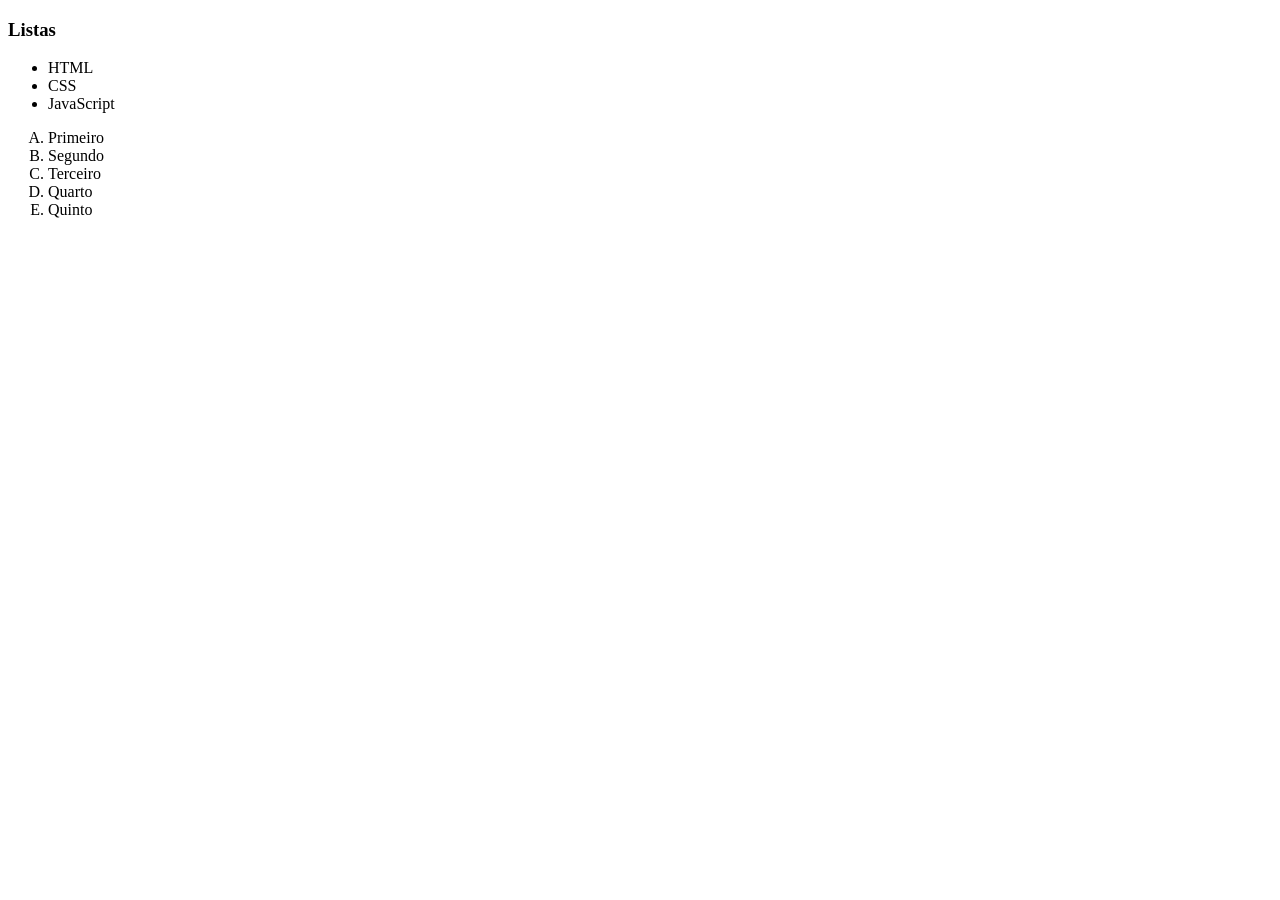
==== index.html @ e7f01e20 "listas" ====
<!DOCTYPE html>
<html lang="pt-BR">
<head>
    <meta charset="UTF-8">
    <meta name="viewport" content="width=device-width, initial-scale=1.0">
    <title>Aula 2</title>
    
</head>
<body>
    
    <h3>Listas</h3>

    <ul>
        <li>HTML</li>
        <li>CSS</li>
        <li>JavaScript</li>
    </ul>

    <ol type="A">
        <li>Primeiro</li>
        <li>Segundo</li>
        <li>Terceiro</li>
        <li>Quarto</li>
        <li>Quinto</li>
    </ol>

</body>
</html>
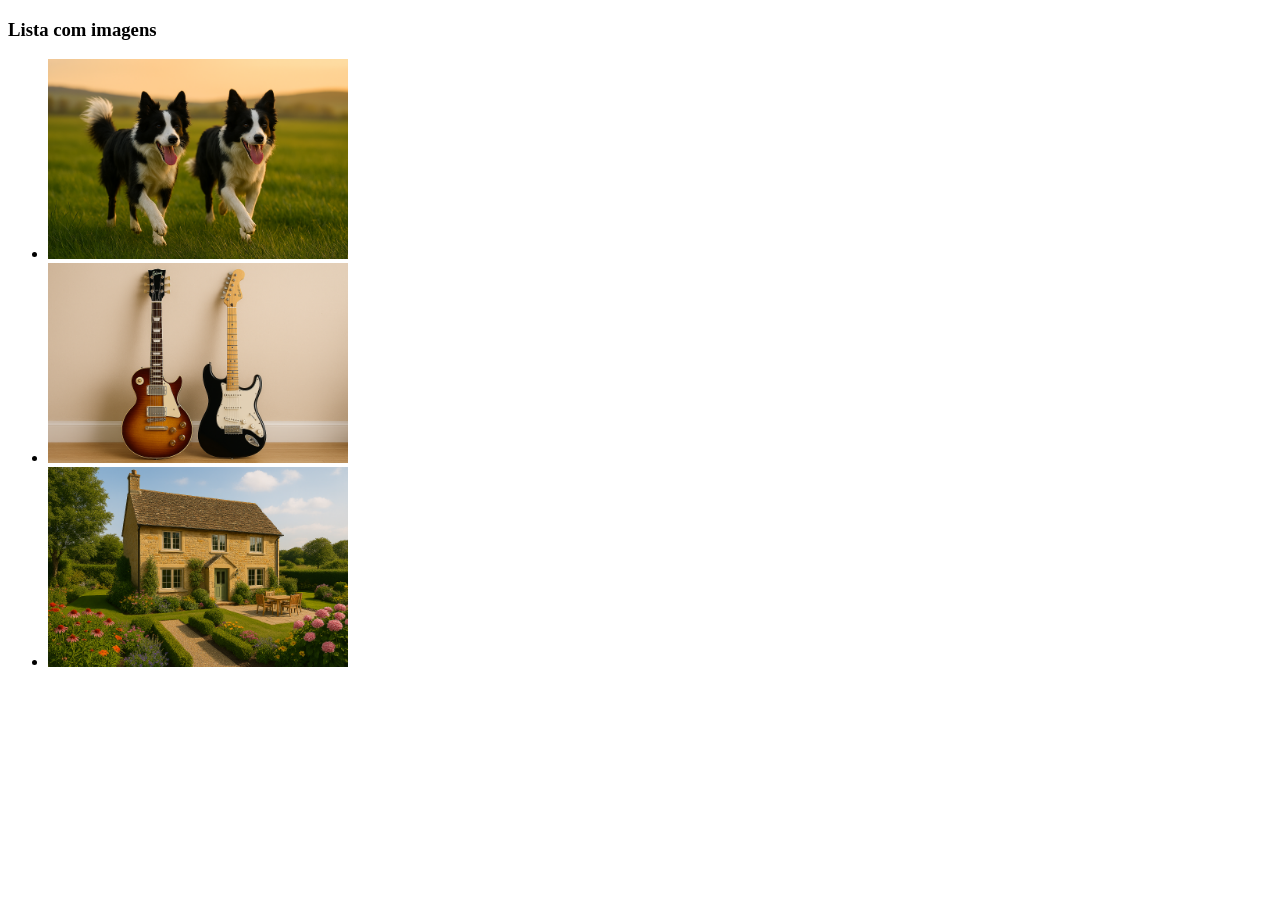
==== commit 4682f993: "listas com imagens" ====
--- a/index.html
+++ b/index.html
@@ -7,22 +7,21 @@
     
 </head>
 <body>
-    
-    <h3>Listas</h3>
+
+
+    <h3>Lista com imagens</h3>
 
     <ul>
-        <li>HTML</li>
-        <li>CSS</li>
-        <li>JavaScript</li>
+        <li>
+            <img src="/img/Designer (1).png" alt="" width="300px">
+        </li>
+        <li>
+            <img src="/img/Designer (2).png" alt="" width="300px">
+        </li>
+        <li>
+            <img src="/img/Designer (5).png" alt="" width="300px">
+        </li>
     </ul>
-
-    <ol type="A">
-        <li>Primeiro</li>
-        <li>Segundo</li>
-        <li>Terceiro</li>
-        <li>Quarto</li>
-        <li>Quinto</li>
-    </ol>
 
 </body>
 </html>
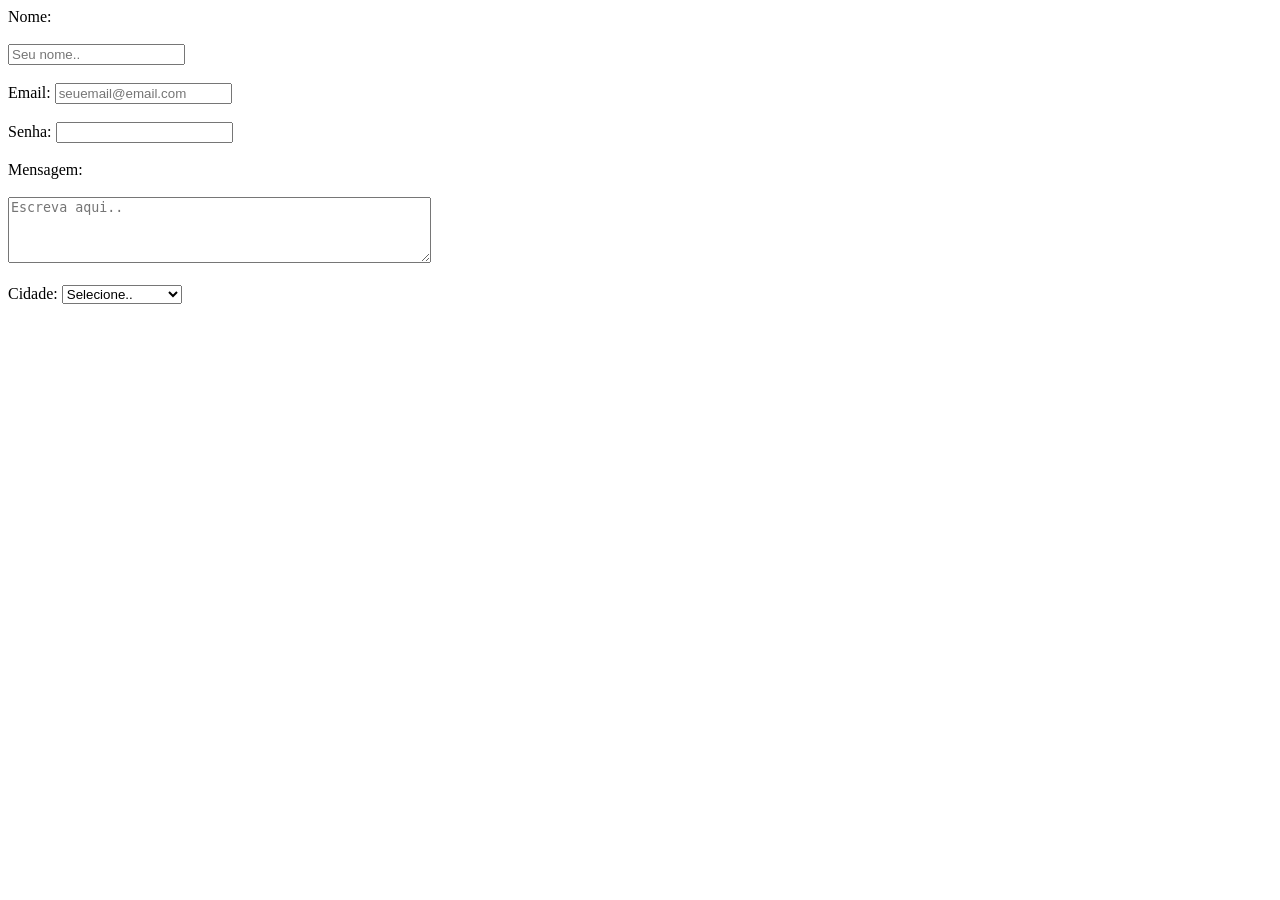
==== commit 95dad821: "form" ====
--- a/index.html
+++ b/index.html
@@ -8,20 +8,35 @@
 </head>
 <body>
 
+<form action="#" method="post">
 
-    <h3>Lista com imagens</h3>
+    <label for="nome">Nome:</label>
+    <br><br>
+    <input type="text" id="nome" placeholder="Seu nome.." required>
+    <br><br>
+    <label for="email">Email:</label>
+    <input type="email" id="email" placeholder="seuemail@email.com">
+    <br><br>
+    <label for="senha">Senha:</label>
+    <input type="password" id="senha" required>
+    <br><br>
+    <label for="mensagem">Mensagem:</label>
+    <br><br>
+    <textarea name="mensagem" id="mensagem" rows="4" 
+    cols="50" placeholder="Escreva aqui.."></textarea>
+    <br><br>
+    <label for="cidade">Cidade:</label>
+    <select name="cidade" id="cidade">
+        <option value="">Selecione..</option>
+        <option value="nh">Novo Hamburgo</option>
+        <option value="sl">São Leopoldo</option>
+        <option value="cb">Campo Bom</option>
+        <option value="mgo">Montenegro</option>
+    </select>
 
-    <ul>
-        <li>
-            <img src="/img/Designer (1).png" alt="" width="300px">
-        </li>
-        <li>
-            <img src="/img/Designer (2).png" alt="" width="300px">
-        </li>
-        <li>
-            <img src="/img/Designer (5).png" alt="" width="300px">
-        </li>
-    </ul>
+    
+
+</form>
 
 </body>
 </html>
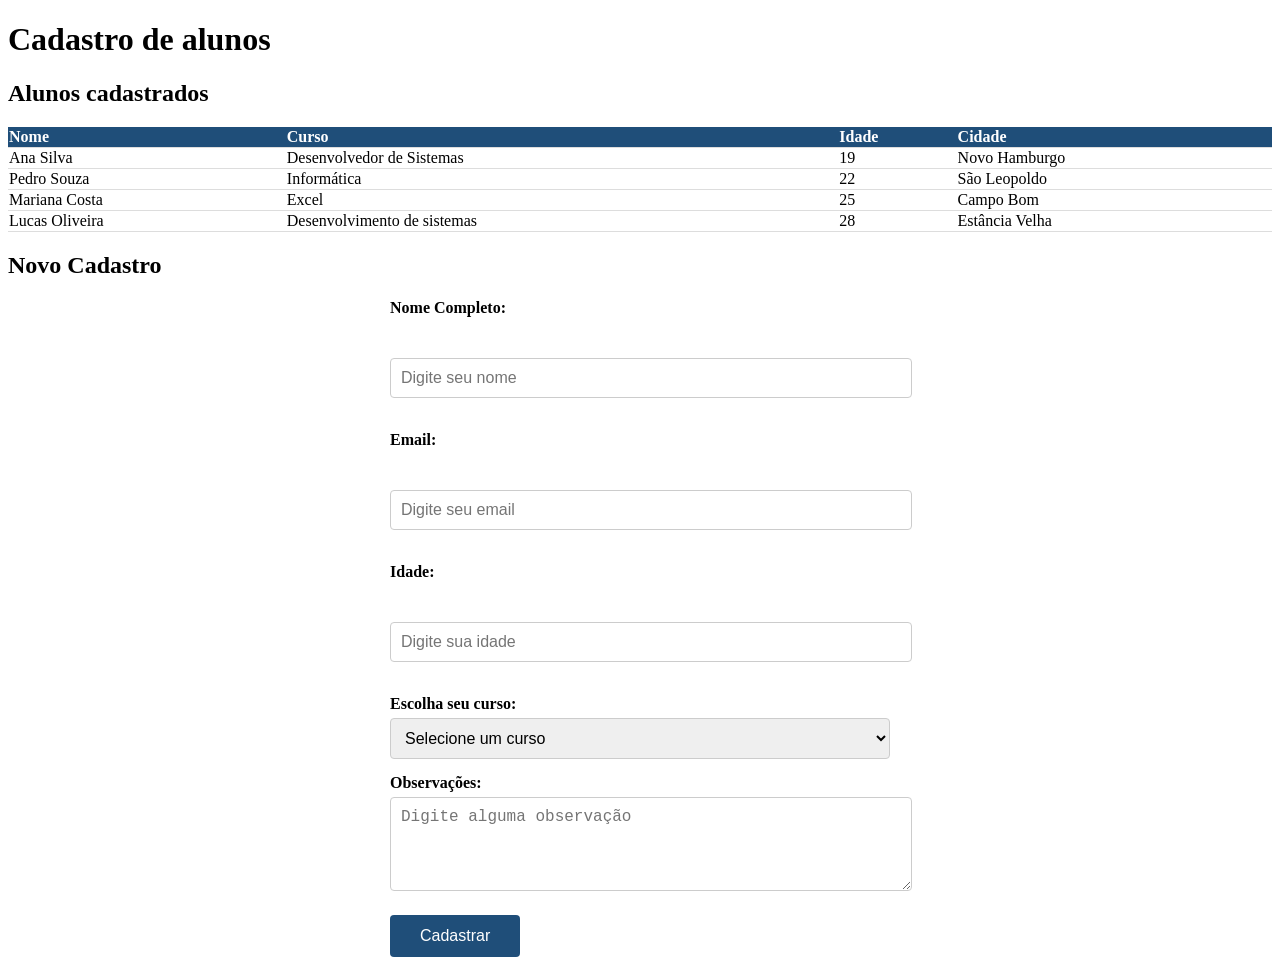
==== commit 1bdc3fed: "css com block" ====
--- a/index.html
+++ b/index.html
@@ -3,40 +3,85 @@
 <head>
     <meta charset="UTF-8">
     <meta name="viewport" content="width=device-width, initial-scale=1.0">
-    <title>Aula 2</title>
-    
+    <title>Aula com CSS</title>
+    <link rel="stylesheet" href="/style.css">
+
+
 </head>
 <body>
 
-<form action="#" method="post">
+    <h1>Cadastro de alunos</h1>
+    <h2>Alunos cadastrados</h2>
+    <table>
+        <thead>
+            <tr>
+                <th>Nome</th>
+                <th>Curso</th>
+                <th>Idade</th>
+                <th>Cidade</th>
+            </tr>
+        </thead>
+        <tbody>
+            <tr>
+                <td>Ana Silva</td>
+                <td>Desenvolvedor de Sistemas</td>
+                <td>19</td>
+                <td>Novo Hamburgo</td>
+            </tr>
+            <tr>
+                <td>Pedro Souza</td>
+                <td>Informática</td>
+                <td>22</td>
+                <td>São Leopoldo</td>
+            </tr>
+            <tr>
+                <td>Mariana Costa</td>
+                <td>Excel</td>
+                <td>25</td>
+                <td>Campo Bom</td>
+            </tr>
+            <tr>
+                <td>Lucas Oliveira</td>
+                <td>Desenvolvimento de sistemas</td>
+                <td>28</td>
+                <td>Estância Velha</td>
+            </tr>
+        </tbody>
+    </table>
 
-    <label for="nome">Nome:</label>
-    <br><br>
-    <input type="text" id="nome" placeholder="Seu nome.." required>
-    <br><br>
-    <label for="email">Email:</label>
-    <input type="email" id="email" placeholder="seuemail@email.com">
-    <br><br>
-    <label for="senha">Senha:</label>
-    <input type="password" id="senha" required>
-    <br><br>
-    <label for="mensagem">Mensagem:</label>
-    <br><br>
-    <textarea name="mensagem" id="mensagem" rows="4" 
-    cols="50" placeholder="Escreva aqui.."></textarea>
-    <br><br>
-    <label for="cidade">Cidade:</label>
-    <select name="cidade" id="cidade">
-        <option value="">Selecione..</option>
-        <option value="nh">Novo Hamburgo</option>
-        <option value="sl">São Leopoldo</option>
-        <option value="cb">Campo Bom</option>
-        <option value="mgo">Montenegro</option>
-    </select>
+    <h2>Novo Cadastro</h2>
+    <form action="#" method="post">
 
-    
+        <label for="nome">Nome Completo:</label>
+        <br><br>
+        <input type="text" id="nome" placeholder="Digite seu nome">
+        <br><br>
 
-</form>
+        <label for="email">Email:</label>
+        <br><br>
+        <input type="text" id="email" placeholder="Digite seu email">
+        <br><br>
+
+        <label for="idade">Idade:</label>
+        <br><br>
+        <input type="number" id="idade" placeholder="Digite sua idade">
+        <br><br>
+
+        <label for="curso">Escolha seu curso:</label>
+        <select name="curso" id="curso">
+            <option value="">Selecione um curso</option>
+            <option value="informatica">Informática</option>
+            <option value="excel">Excel</option>
+            <option value="desenvolvimento">Desenvolvimento de sistemas</option>
+        </select>
+        <label for="mensagem">Observações:</label>
+        <textarea id="mensagem" rows="4" 
+        placeholder="Digite alguma observação"></textarea>
+
+        <button type="submit">Cadastrar</button>
+
+
+    </form>
 
 </body>
 </html>
--- a/style.css
+++ b/style.css
@@ -0,0 +1,58 @@
+@import url('https://fonts.googleapis.com/css2?family=Redaction+50:ital,wght@0,400;0,700;1,400&family=Roboto:ital,wght@0,100..900;1,100..900&display=swap');@import url('https://fonts.googleapis.com/css2?family=Redaction+50:ital,wght@0,400;0,700;1,400&family=Roboto:ital,wght@0,100..900;1,100..900&family=Tiny5+Duo:ital,wght@0,100..900;1,100..900&display=swap');
+
+table{
+    width: 100%;
+    border-collapse: collapse;
+}
+
+th, td{
+    padding: 12px, 15px;
+    text-align: left;
+    border-bottom: 1px solid #ddd;
+}
+
+th{
+    background-color: #1f4e79;
+    color: white;
+}
+tr:hover{
+    background-color: #f5f5f5;
+}
+form{
+    max-width: 500px;
+    margin: 0 auto;
+}
+label{
+    display: block;
+    margin-top: 15px;
+    font-weight: bold;
+}
+input, select, textarea{
+    width: 100%;
+    padding: 10px;
+    margin-top: 5px;
+    border: 1px solid #ccc;
+    border-radius: 4px;
+    font-size: 16px;
+}
+input:focus, textarea:focus{
+    border-color: #2e75b6;
+    outline: none;
+    box-shadow: 0 0 3px rgba(46, 117, 182, 0.5);
+}
+button{
+    margin-top: 20px;
+    padding: 12px 30px;
+    background-color: #1f4e79;
+    color: white;
+    border: none;
+    border-radius: 4px;
+    font-size: 16px;
+    cursor:pointer;
+    transition: 0.3s linear;
+    /* depois do s usar: ease, linear, ease-in, ease-out e ease-in-out */
+}
+button:hover{
+    background-color: #2e75b6;
+    transform: translate(10px, -10px)
+}
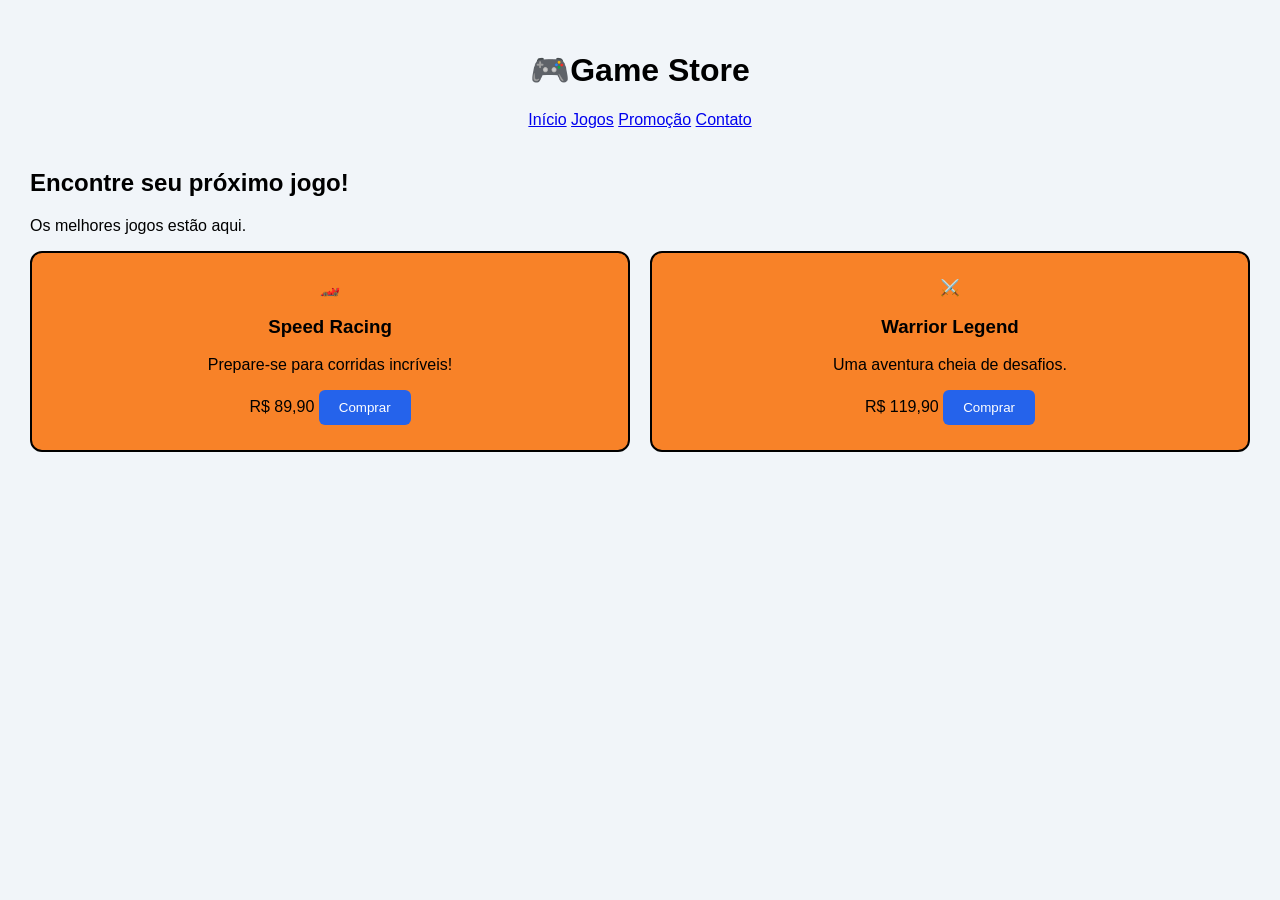
==== commit 86bb3f24: "estruturando html para implementar css" ====
--- a/index.html
+++ b/index.html
@@ -3,85 +3,40 @@
 <head>
     <meta charset="UTF-8">
     <meta name="viewport" content="width=device-width, initial-scale=1.0">
-    <title>Aula com CSS</title>
+    <title>Game Store</title>
     <link rel="stylesheet" href="/style.css">
-
-
 </head>
 <body>
 
-    <h1>Cadastro de alunos</h1>
-    <h2>Alunos cadastrados</h2>
-    <table>
-        <thead>
-            <tr>
-                <th>Nome</th>
-                <th>Curso</th>
-                <th>Idade</th>
-                <th>Cidade</th>
-            </tr>
-        </thead>
-        <tbody>
-            <tr>
-                <td>Ana Silva</td>
-                <td>Desenvolvedor de Sistemas</td>
-                <td>19</td>
-                <td>Novo Hamburgo</td>
-            </tr>
-            <tr>
-                <td>Pedro Souza</td>
-                <td>Informática</td>
-                <td>22</td>
-                <td>São Leopoldo</td>
-            </tr>
-            <tr>
-                <td>Mariana Costa</td>
-                <td>Excel</td>
-                <td>25</td>
-                <td>Campo Bom</td>
-            </tr>
-            <tr>
-                <td>Lucas Oliveira</td>
-                <td>Desenvolvimento de sistemas</td>
-                <td>28</td>
-                <td>Estância Velha</td>
-            </tr>
-        </tbody>
-    </table>
-
-    <h2>Novo Cadastro</h2>
-    <form action="#" method="post">
-
-        <label for="nome">Nome Completo:</label>
-        <br><br>
-        <input type="text" id="nome" placeholder="Digite seu nome">
-        <br><br>
-
-        <label for="email">Email:</label>
-        <br><br>
-        <input type="text" id="email" placeholder="Digite seu email">
-        <br><br>
-
-        <label for="idade">Idade:</label>
-        <br><br>
-        <input type="number" id="idade" placeholder="Digite sua idade">
-        <br><br>
-
-        <label for="curso">Escolha seu curso:</label>
-        <select name="curso" id="curso">
-            <option value="">Selecione um curso</option>
-            <option value="informatica">Informática</option>
-            <option value="excel">Excel</option>
-            <option value="desenvolvimento">Desenvolvimento de sistemas</option>
-        </select>
-        <label for="mensagem">Observações:</label>
-        <textarea id="mensagem" rows="4" 
-        placeholder="Digite alguma observação"></textarea>
-
-        <button type="submit">Cadastrar</button>
-
-
-    </form>
+    <header class="topo">
+        <h1>🎮Game Store</h1>
+        <nav>
+            <a href="#">Início</a>
+            <a href="#">Jogos</a>
+            <a href="#">Promoção</a>
+            <a href="#">Contato</a>
+        </nav>
+    </header>
+    <section class="destaque">
+        <h2>Encontre seu próximo jogo!</h2>
+        <p>Os melhores jogos estão aqui.</p>
+    </section>
+    <main class="container">
+        <div class="card">
+            <div class="imagem imagem1">🏎️</div>
+            <h3>Speed Racing</h3>
+            <p>Prepare-se para corridas incríveis!</p>
+            <span>R$ 89,90</span>
+            <button>Comprar</button>
+        </div>
+        <div class="card">
+            <div class="imagem imagem2">⚔️</div>
+            <h3>Warrior Legend</h3>
+            <p>Uma aventura cheia de desafios.</p>
+            <span>R$ 119,90</span>
+            <button>Comprar</button>
+        </div>
+    </main>
 
 </body>
 </html>
--- a/style.css
+++ b/style.css
@@ -1,58 +1,41 @@
-@import url('https://fonts.googleapis.com/css2?family=Redaction+50:ital,wght@0,400;0,700;1,400&family=Roboto:ital,wght@0,100..900;1,100..900&display=swap');@import url('https://fonts.googleapis.com/css2?family=Redaction+50:ital,wght@0,400;0,700;1,400&family=Roboto:ital,wght@0,100..900;1,100..900&family=Tiny5+Duo:ital,wght@0,100..900;1,100..900&display=swap');
-
-table{
-    width: 100%;
-    border-collapse: collapse;
+*{
+    box-sizing: border-box;
 }
 
-th, td{
-    padding: 12px, 15px;
-    text-align: left;
-    border-bottom: 1px solid #ddd;
+body{
+    font-family: Arial, Helvetica, sans-serif;
+    background-color: #f1f5f9;
+    margin: 0;
+    padding: 30px;
+}
+header{
+    text-align: center;
+    margin-bottom: 40px;
+}
+.container{
+    display: flex;
+    gap: 20px;
+    /* flex-direction: column; */
+}
+.card{
+    border: 2px solid black;
+    background-color: rgb(248, 130, 40); 
+    padding: 25px; 
+    border-radius: 12px;
+    flex:1;
+    text-align: center;
+}
+button{
+    background-color: #2563eb;
+    color:white;
+    border:none;
+    padding:10px 20px;
+    border-radius: 6px;
+    cursor: pointer;
+    transition: 0.3s;
 }
 
-th{
-    background-color: #1f4e79;
-    color: white;
-}
-tr:hover{
-    background-color: #f5f5f5;
-}
-form{
-    max-width: 500px;
-    margin: 0 auto;
-}
-label{
-    display: block;
-    margin-top: 15px;
-    font-weight: bold;
-}
-input, select, textarea{
-    width: 100%;
-    padding: 10px;
-    margin-top: 5px;
-    border: 1px solid #ccc;
-    border-radius: 4px;
-    font-size: 16px;
-}
-input:focus, textarea:focus{
-    border-color: #2e75b6;
-    outline: none;
-    box-shadow: 0 0 3px rgba(46, 117, 182, 0.5);
-}
-button{
-    margin-top: 20px;
-    padding: 12px 30px;
-    background-color: #1f4e79;
-    color: white;
-    border: none;
-    border-radius: 4px;
-    font-size: 16px;
-    cursor:pointer;
-    transition: 0.3s linear;
-    /* depois do s usar: ease, linear, ease-in, ease-out e ease-in-out */
-}
 button:hover{
-    background-color: #2e75b6;
-    transform: translate(10px, -10px)
-}
+    background-color: yellow;
+    transform: translateX(5px);
+}
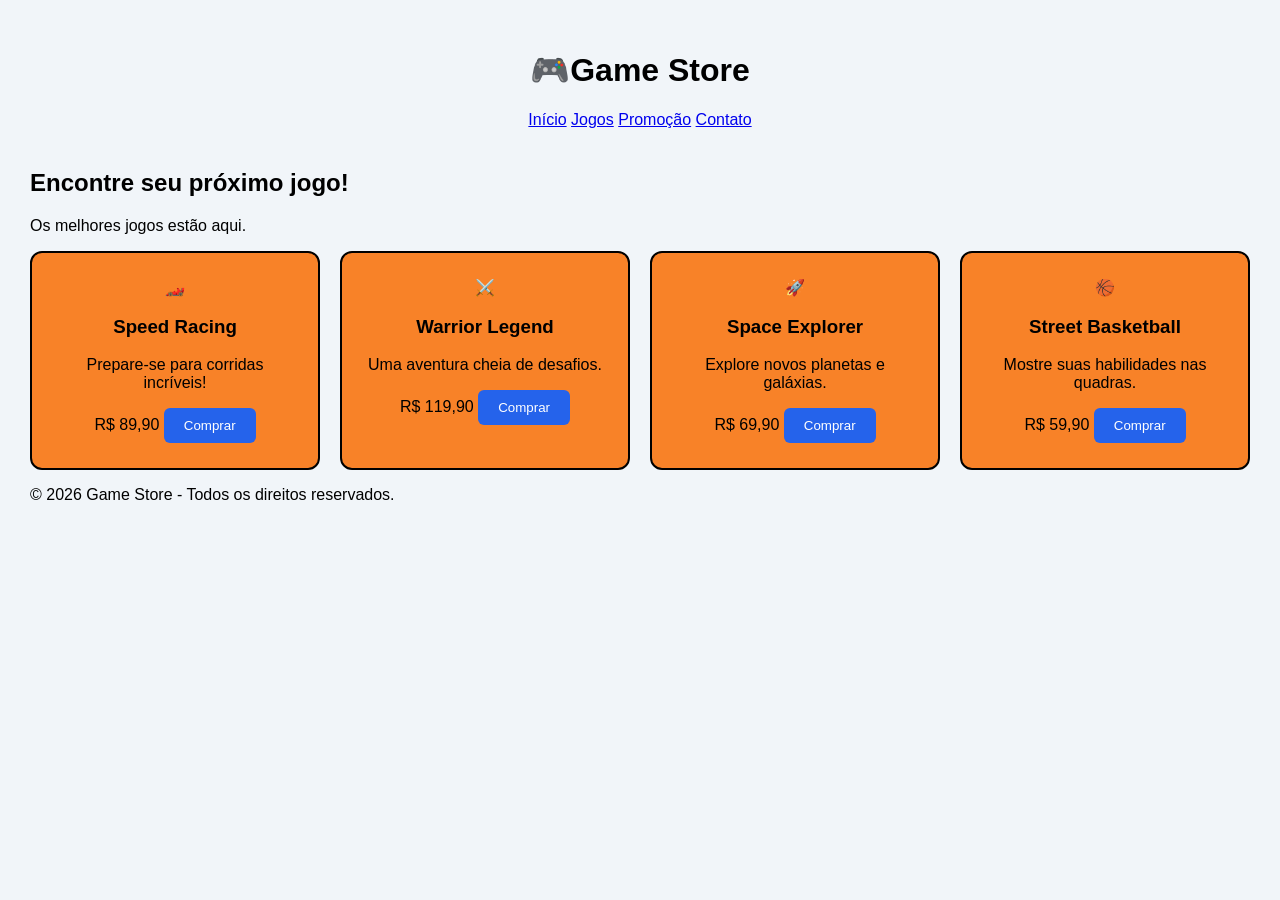
==== commit 2354842c: "loja de games" ====
--- a/index.html
+++ b/index.html
@@ -36,7 +36,28 @@
             <span>R$ 119,90</span>
             <button>Comprar</button>
         </div>
+        <div class="card">
+            <div class="imagem imagem3">🚀</div>
+            <h3>Space Explorer</h3>
+            <p>Explore novos planetas e galáxias.</p>
+            <span>R$ 69,90</span>
+            <button>Comprar</button>
+        </div>
+        <div class="card">
+            <div class="imagem imagem4">🏀</div>
+            <h3>Street Basketball</h3>
+            <p>Mostre suas habilidades nas quadras.</p>
+            <span>R$ 59,90</span>
+            <button>Comprar</button>
+        </div>
     </main>
+
+<footer>
+    <p>
+        &copy; <time datetime="2026">2026</time>
+        Game Store - Todos os direitos reservados.
+    </p>
+</footer>
 
 </body>
 </html>
--- a/style.css
+++ b/style.css
@@ -1,10 +1,21 @@
+:root{
+    --cor-fundo:#f1f5f9;
+    --cor-card: rgb(248,130,40);
+    --cor-borda:black;
+    --cor-botao:#2563eb;
+    --cor-hover:yellow;
+    --cor-texto: white;
+
+    --espacamento: 20px;
+    --arredondamento: 12px;
+    --transicao: 0.3s;
+}
 *{
     box-sizing: border-box;
 }
-
 body{
     font-family: Arial, Helvetica, sans-serif;
-    background-color: #f1f5f9;
+    background-color: var(--cor-fundo);
     margin: 0;
     padding: 30px;
 }
@@ -14,28 +25,27 @@
 }
 .container{
     display: flex;
-    gap: 20px;
+    gap: var(--espacamento);
     /* flex-direction: column; */
 }
 .card{
-    border: 2px solid black;
-    background-color: rgb(248, 130, 40); 
-    padding: 25px; 
-    border-radius: 12px;
-    flex:1;
+    border: 2px solid var(--cor-borda);
+    background-color: var(--cor-card);
+    padding: 25px;
+    border-radius: var(--arredondamento);
+    flex: 1;
     text-align: center;
 }
 button{
-    background-color: #2563eb;
-    color:white;
-    border:none;
-    padding:10px 20px;
+    background-color: var(--cor-botao);
+    color: var(--cor-texto);
+    border: none;
+    padding: 10px 20px;
     border-radius: 6px;
     cursor: pointer;
-    transition: 0.3s;
+    transition: var(--transicao);
 }
-
 button:hover{
-    background-color: yellow;
+    background-color: var(--cor-hover);
     transform: translateX(5px);
 }
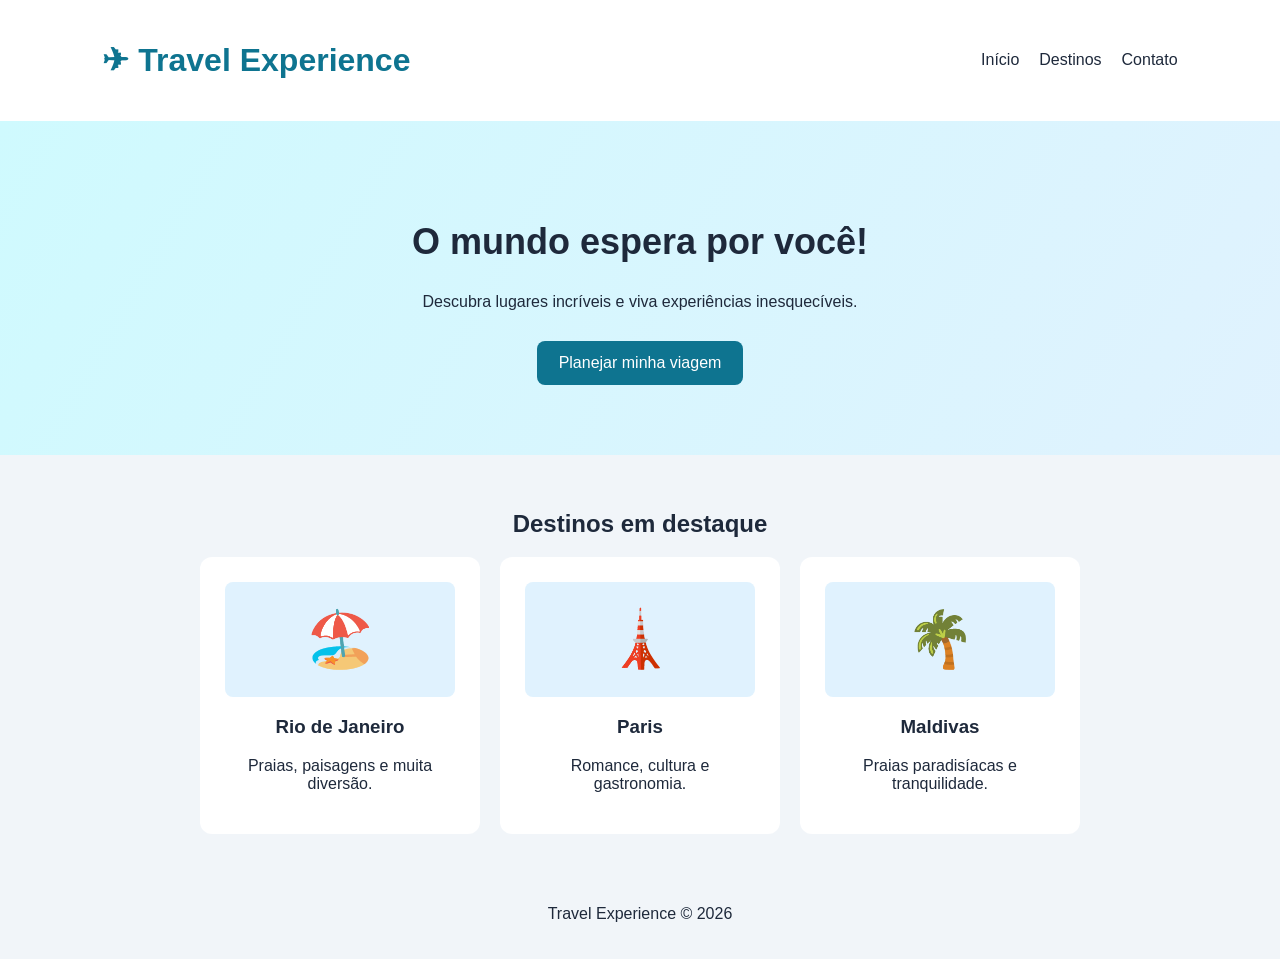
==== commit a11f02f9: "tudo funcionando" ====
--- a/index.html
+++ b/index.html
@@ -1,63 +1,75 @@
+
 <!DOCTYPE html>
 <html lang="pt-BR">
+
 <head>
     <meta charset="UTF-8">
     <meta name="viewport" content="width=device-width, initial-scale=1.0">
-    <title>Game Store</title>
-    <link rel="stylesheet" href="/style.css">
+    <title>Travel Experience</title>
+
+    <link rel="stylesheet" href="css/style.css">
 </head>
+
 <body>
 
-    <header class="topo">
-        <h1>🎮Game Store</h1>
+    <header>
+        <h1>✈ Travel Experience</h1>
+
         <nav>
-            <a href="#">Início</a>
-            <a href="#">Jogos</a>
-            <a href="#">Promoção</a>
-            <a href="#">Contato</a>
+            <a href="index.html">Início</a>
+            <a href="#destinos">Destinos</a>
+            <a href="cadastro.html">Contato</a>
         </nav>
     </header>
-    <section class="destaque">
-        <h2>Encontre seu próximo jogo!</h2>
-        <p>Os melhores jogos estão aqui.</p>
-    </section>
-    <main class="container">
-        <div class="card">
-            <div class="imagem imagem1">🏎️</div>
-            <h3>Speed Racing</h3>
-            <p>Prepare-se para corridas incríveis!</p>
-            <span>R$ 89,90</span>
-            <button>Comprar</button>
-        </div>
-        <div class="card">
-            <div class="imagem imagem2">⚔️</div>
-            <h3>Warrior Legend</h3>
-            <p>Uma aventura cheia de desafios.</p>
-            <span>R$ 119,90</span>
-            <button>Comprar</button>
-        </div>
-        <div class="card">
-            <div class="imagem imagem3">🚀</div>
-            <h3>Space Explorer</h3>
-            <p>Explore novos planetas e galáxias.</p>
-            <span>R$ 69,90</span>
-            <button>Comprar</button>
-        </div>
-        <div class="card">
-            <div class="imagem imagem4">🏀</div>
-            <h3>Street Basketball</h3>
-            <p>Mostre suas habilidades nas quadras.</p>
-            <span>R$ 59,90</span>
-            <button>Comprar</button>
-        </div>
+
+    <main>
+
+        <section class="banner">
+            <h2>O mundo espera por você!</h2>
+
+            <p>
+                Descubra lugares incríveis e viva experiências
+                inesquecíveis.
+            </p>
+
+            <a href="cadastro.html" class="botao">
+                Planejar minha viagem
+            </a>
+        </section>
+
+        <section class="destinos" id="destinos">
+
+            <h2>Destinos em destaque</h2>
+
+            <div class="container">
+
+                <article class="card">
+                    <div class="imagem">🏖️</div>
+                    <h3>Rio de Janeiro</h3>
+                    <p>Praias, paisagens e muita diversão.</p>
+                </article>
+
+                <article class="card">
+                    <div class="imagem">🗼</div>
+                    <h3>Paris</h3>
+                    <p>Romance, cultura e gastronomia.</p>
+                </article>
+
+                <article class="card">
+                    <div class="imagem">🌴</div>
+                    <h3>Maldivas</h3>
+                    <p>Praias paradisíacas e tranquilidade.</p>
+                </article>
+
+            </div>
+
+        </section>
+
     </main>
 
-<footer>
-    <p>
-        &copy; <time datetime="2026">2026</time>
-        Game Store - Todos os direitos reservados.
-    </p>
-</footer>
+    <footer>
+        <p>Travel Experience © 2026</p>
+    </footer>
 
 </body>
-</html>+</html>
--- a/css/style.css
+++ b/css/style.css
@@ -0,0 +1,192 @@
+
+:root {
+    --fundo: #f1f5f9;
+    --principal: #0e7490;
+    --hover: #155e75;
+    --card: #ffffff;
+    --texto: #1e293b;
+}
+
+* {
+    box-sizing: border-box;
+}
+
+body {
+    margin: 0;
+    font-family: Arial, sans-serif;
+    background-color: var(--fundo);
+    color: var(--texto);
+}
+
+/* CABEÇALHO */
+
+header {
+    background-color: var(--card);
+    padding: 20px 8%;
+
+    display: flex;
+    justify-content: space-between;
+    align-items: center;
+}
+
+header h1 {
+    color: var(--principal);
+}
+
+nav {
+    display: flex;
+    gap: 20px;
+}
+
+nav a {
+    color: var(--texto);
+    text-decoration: none;
+}
+
+nav a:hover {
+    color: var(--principal);
+}
+
+/* BANNER */
+
+.banner {
+    text-align: center;
+    padding: 70px 20px;
+    background: linear-gradient(120deg, #cffafe, #e0f2fe);
+}
+
+.banner h2 {
+    font-size: 36px;
+}
+
+.banner p {
+    margin-bottom: 30px;
+}
+
+/* BOTÕES */
+
+.botao,
+button {
+    display: inline-block;
+    background-color: var(--principal);
+    color: white;
+    padding: 13px 22px;
+    border: none;
+    border-radius: 8px;
+    text-decoration: none;
+    cursor: pointer;
+}
+
+.botao:hover,
+button:hover {
+    background-color: var(--hover);
+}
+
+/* DESTINOS */
+
+.destinos {
+    padding: 35px 8%;
+    text-align: center;
+}
+
+.container {
+    display: flex;
+    justify-content: center;
+    gap: 20px;
+    flex-wrap: wrap;
+}
+
+.card {
+    background-color: var(--card);
+    padding: 25px;
+    border-radius: 12px;
+    flex: 1;
+    min-width: 200px;
+    max-width: 280px;
+}
+
+.imagem {
+    font-size: 55px;
+    background-color: #e0f2fe;
+    padding: 25px;
+    border-radius: 8px;
+}
+
+/* CADASTRO */
+
+.area-cadastro {
+    display: flex;
+    justify-content: center;
+    padding: 45px 20px;
+}
+
+form {
+    background-color: var(--card);
+    width: 100%;
+    max-width: 420px;
+    padding: 30px;
+    border-radius: 12px;
+
+    display: flex;
+    flex-direction: column;
+    gap: 12px;
+}
+
+form h2 {
+    text-align: center;
+}
+
+label {
+    font-weight: bold;
+}
+
+input,
+select {
+    padding: 12px;
+    border: 1px solid #cbd5e1;
+    border-radius: 6px;
+    font-size: 15px;
+}
+
+input:focus,
+select:focus {
+    outline: 2px solid var(--principal);
+}
+
+.voltar {
+    text-align: center;
+    color: var(--principal);
+    text-decoration: none;
+}
+
+#mensagem {
+    text-align: center;
+    color: var(--principal);
+    font-weight: bold;
+}
+
+/* RODAPÉ */
+
+footer {
+    text-align: center;
+    padding: 20px;
+}
+
+/* RESPONSIVIDADE */
+
+@media (max-width: 600px) {
+
+    header {
+        flex-direction: column;
+    }
+
+    nav {
+        flex-wrap: wrap;
+        justify-content: center;
+    }
+
+    .banner h2 {
+        font-size: 27px;
+    }
+
+}
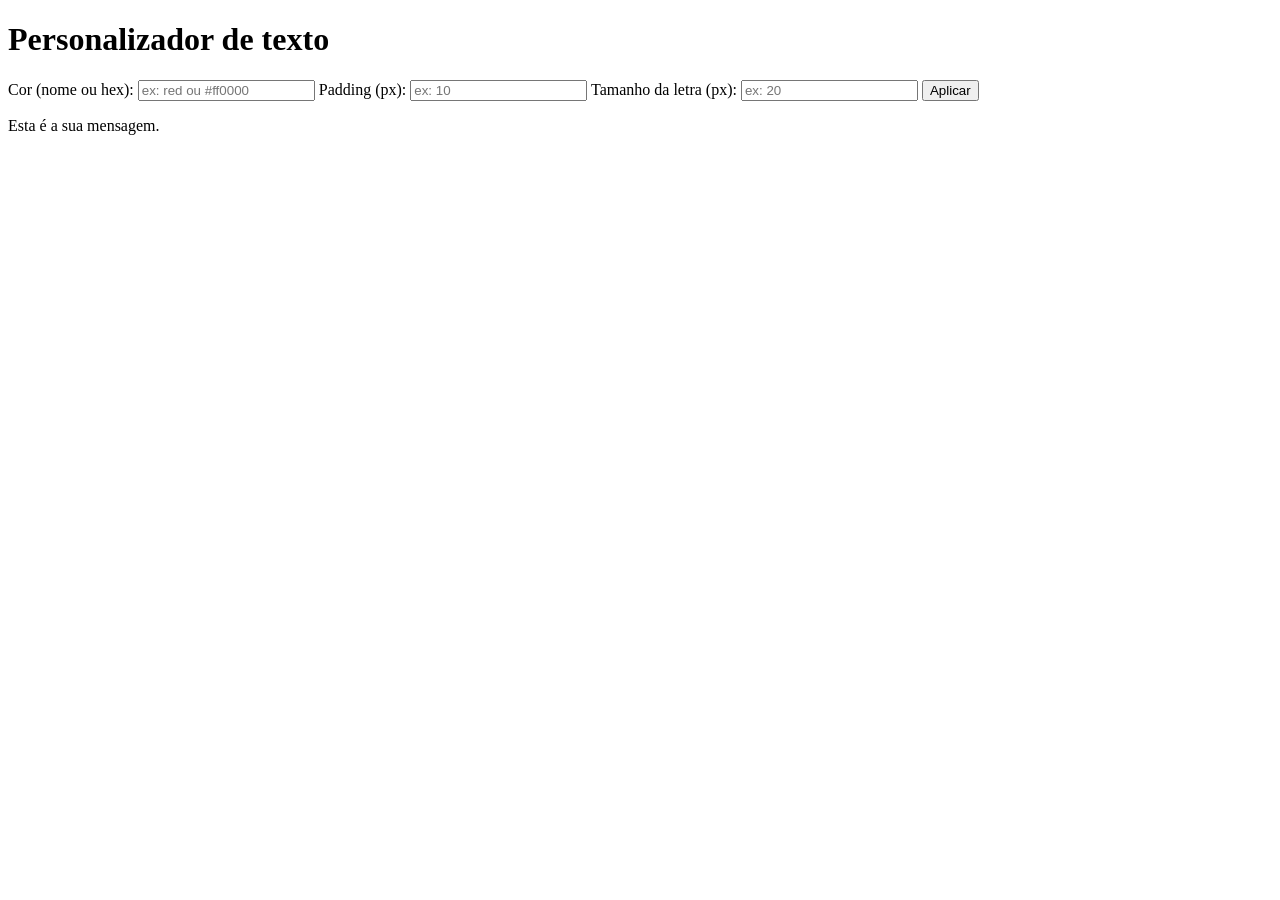
==== commit 5f465f5b: "js brincando" ====
--- a/index.html
+++ b/index.html
@@ -1,75 +1,32 @@
-
 <!DOCTYPE html>
 <html lang="pt-BR">
-
 <head>
     <meta charset="UTF-8">
     <meta name="viewport" content="width=device-width, initial-scale=1.0">
-    <title>Travel Experience</title>
-
-    <link rel="stylesheet" href="css/style.css">
+    <title>Botão com JavaScript</title>
+    <link rel="stylesheet" href="style.css">
 </head>
-
 <body>
 
-    <header>
-        <h1>✈ Travel Experience</h1>
+    <main class="container">
+    <h1>Personalizador de texto</h1>
 
-        <nav>
-            <a href="index.html">Início</a>
-            <a href="#destinos">Destinos</a>
-            <a href="cadastro.html">Contato</a>
-        </nav>
-    </header>
+    <form id="formEstilo">
+        <label for="campoCor">Cor (nome ou hex):</label>
+        <input type="text" id="campoCor" placeholder="ex: red ou #ff0000">
 
-    <main>
+        <label for="campoPadding">Padding (px):</label>
+        <input type="number" id="campoPadding" placeholder="ex: 10">
 
-        <section class="banner">
-            <h2>O mundo espera por você!</h2>
+        <label for="campoTamanho">Tamanho da letra (px):</label>
+        <input type="number" id="campoTamanho" placeholder="ex: 20">
 
-            <p>
-                Descubra lugares incríveis e viva experiências
-                inesquecíveis.
-            </p>
+        <button type="submit">Aplicar</button>
+    </form>
 
-            <a href="cadastro.html" class="botao">
-                Planejar minha viagem
-            </a>
-        </section>
+    <p id="retorno">Esta é a sua mensagem.</p>
+</main>
 
-        <section class="destinos" id="destinos">
-
-            <h2>Destinos em destaque</h2>
-
-            <div class="container">
-
-                <article class="card">
-                    <div class="imagem">🏖️</div>
-                    <h3>Rio de Janeiro</h3>
-                    <p>Praias, paisagens e muita diversão.</p>
-                </article>
-
-                <article class="card">
-                    <div class="imagem">🗼</div>
-                    <h3>Paris</h3>
-                    <p>Romance, cultura e gastronomia.</p>
-                </article>
-
-                <article class="card">
-                    <div class="imagem">🌴</div>
-                    <h3>Maldivas</h3>
-                    <p>Praias paradisíacas e tranquilidade.</p>
-                </article>
-
-            </div>
-
-        </section>
-
-    </main>
-
-    <footer>
-        <p>Travel Experience © 2026</p>
-    </footer>
-
+    <script src="/js/script.js"></script>
 </body>
-</html>
+</html>
